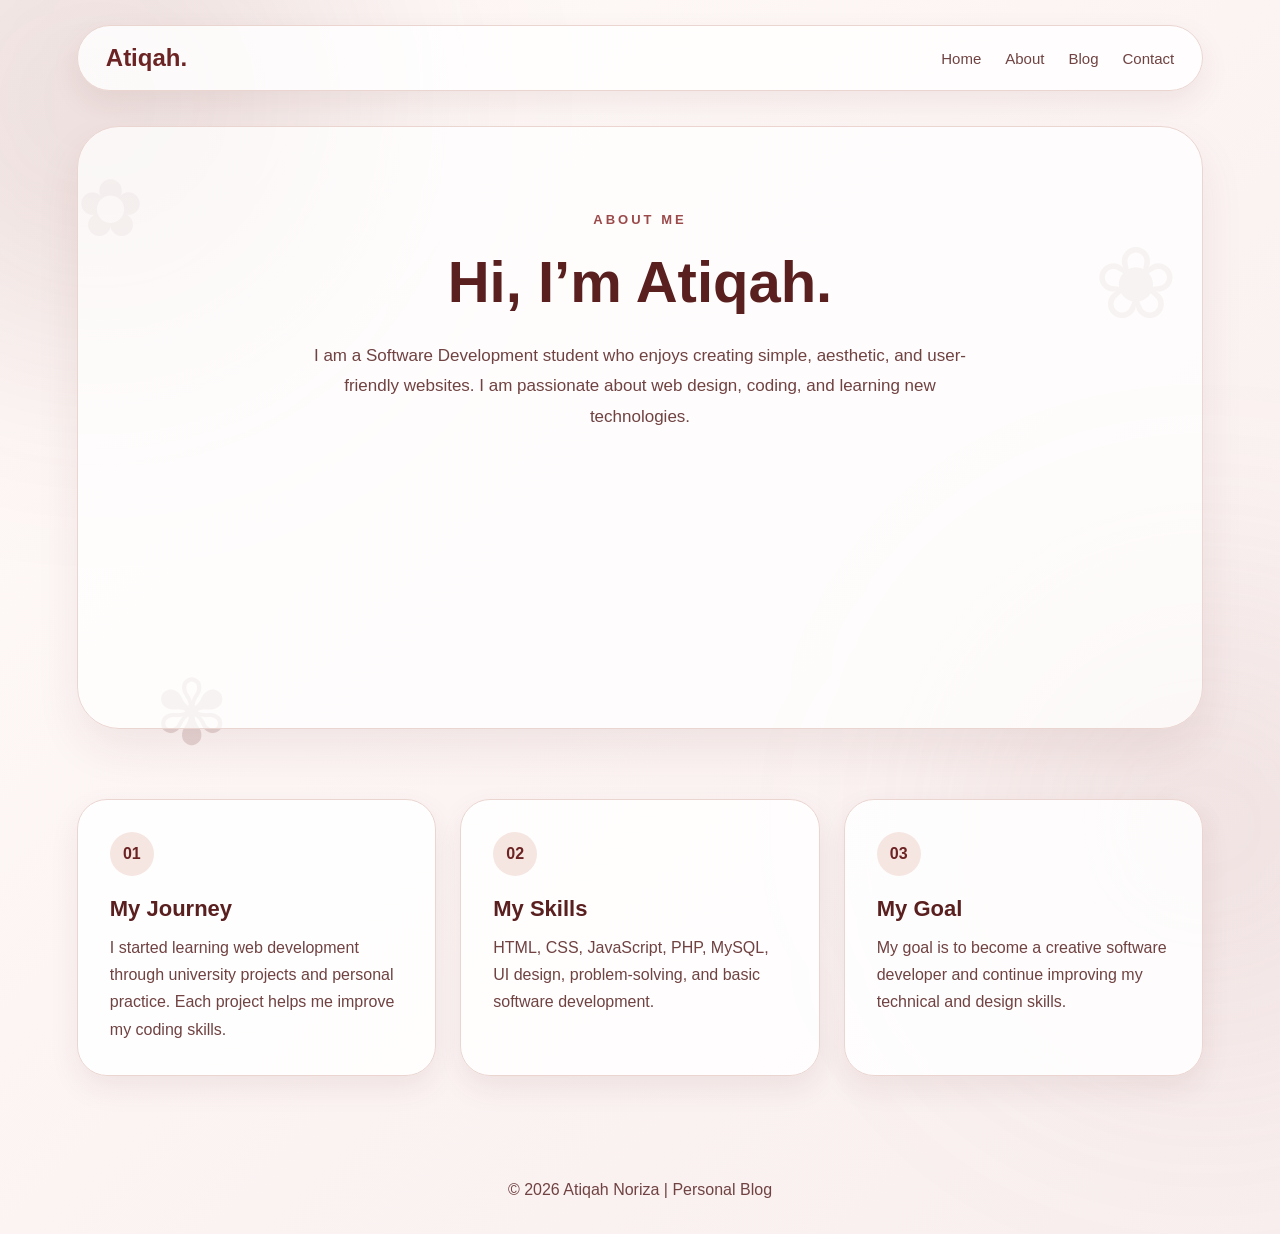
==== about.html @ ce357e2f "Updated Blog Page" ====
<!DOCTYPE html>
<html lang="en">
<head>
  <meta charset="UTF-8">
  <meta name="viewport" content="width=device-width, initial-scale=1.0">
  <title>About | Atiqah Personal Blog</title>

  <link rel="stylesheet" href="css/style.css">
</head>

<body>

  <div class="flower flower-one">✿</div>
  <div class="flower flower-two">❀</div>
  <div class="flower flower-three">✾</div>

  <header class="navbar">
    <div class="logo">Atiqah.</div>

    <nav>
      <a href="index.html">Home</a>
      <a href="about.html">About</a>
      <a href="blog.html">Blog</a>
      <a href="contact.html">Contact</a>
    </nav>
  </header>

  <section class="hero">
    <p class="subtitle">ABOUT ME</p>

    <h1>Hi, I’m Atiqah.</h1>

    <p class="description">
      I am a Software Development student who enjoys creating simple, aesthetic,
      and user-friendly websites. I am passionate about web design, coding,
      and learning new technologies.
    </p>
  </section>

  <section class="cards-section reveal">
    <div class="card">
      <span>01</span>
      <h3>My Journey</h3>
      <p>
        I started learning web development through university projects and
        personal practice. Each project helps me improve my coding skills.
      </p>
    </div>

    <div class="card">
      <span>02</span>
      <h3>My Skills</h3>
      <p>
        HTML, CSS, JavaScript, PHP, MySQL, UI design, problem-solving,
        and basic software development.
      </p>
    </div>

    <div class="card">
      <span>03</span>
      <h3>My Goal</h3>
      <p>
        My goal is to become a creative software developer and continue
        improving my technical and design skills.
      </p>
    </div>
  </section>

  <footer>
    <p>© 2026 Atiqah Noriza | Personal Blog</p>
  </footer>

  <script src="js/script.js"></script>
</body>
</html>
---- css/style.css ----
*{
  margin:0;
  padding:0;
  box-sizing:border-box;
  font-family:"Segoe UI", Arial, sans-serif;
}

html{
  scroll-behavior:smooth;
}

body{
  min-height:100vh;
  background:linear-gradient(135deg, #fffaf8, #f8eeee);
  color:#3b2525;
  overflow-x:hidden;
  position:relative;
}

/* FLOWER BACKGROUND */

.flower{
  position:fixed;
  color:rgba(107,35,35,0.16);
  font-size:80px;
  z-index:-1;
  animation:flowerMove 7s ease-in-out infinite;
}

.flower-one{
  top:18%;
  left:6%;
}

.flower-two{
  top:25%;
  right:8%;
  font-size:100px;
  animation-delay:1s;
}

.flower-three{
  bottom:15%;
  left:12%;
  font-size:90px;
  animation-delay:2s;
}

/* NAVBAR */

.navbar{
  width:88%;
  margin:25px auto;
  padding:18px 28px;
  background:rgba(255,255,255,0.82);
  border:1px solid #ead5d0;
  border-radius:50px;
  display:flex;
  justify-content:space-between;
  align-items:center;
  box-shadow:0 12px 30px rgba(107,35,35,0.08);
  animation:slideDown 0.9s ease;
}

.logo{
  font-size:24px;
  font-weight:700;
  color:#6b2323;
}

.navbar nav{
  display:flex;
  gap:24px;
}

.navbar nav a{
  text-decoration:none;
  color:#704242;
  font-size:15px;
  transition:0.3s;
}

.navbar nav a:hover{
  color:#9b4a4a;
}

/* HERO */

.hero{
  width:88%;
  min-height:67vh;
  margin:35px auto;
  padding:85px 40px;
  text-align:center;
  border-radius:42px;
  background:rgba(255,255,255,0.72);
  border:1px solid #ead5d0;
  box-shadow:0 20px 45px rgba(107,35,35,0.08);
  animation:fadeUp 1s ease;
}

.subtitle{
  color:#9b4a4a;
  font-size:13px;
  letter-spacing:3px;
  margin-bottom:22px;
  font-weight:600;
}

.hero h1{
  max-width:780px;
  margin:0 auto 25px;
  font-size:58px;
  line-height:1.15;
  color:#5a1f1f;
}

.description{
  max-width:680px;
  margin:0 auto 35px;
  color:#704242;
  font-size:17px;
  line-height:1.8;
}

/* BUTTON */

.buttons{
  display:flex;
  justify-content:center;
  gap:16px;
  flex-wrap:wrap;
}

.btn{
  padding:14px 30px;
  border-radius:40px;
  text-decoration:none;
  transition:0.3s;
  font-weight:600;
}

.primary{
  background:#6b2323;
  color:white;
  box-shadow:0 10px 24px rgba(107,35,35,0.25);
}

.secondary{
  background:white;
  color:#6b2323;
  border:1px solid #e6caca;
}

.btn:hover{
  transform:translateY(-6px);
}

/* CARDS */

.cards-section{
  width:88%;
  margin:70px auto;
  display:grid;
  grid-template-columns:repeat(auto-fit,minmax(240px,1fr));
  gap:24px;
}

.card{
  background:rgba(255,255,255,0.86);
  border:1px solid #ead5d0;
  border-radius:30px;
  padding:32px;
  box-shadow:0 12px 30px rgba(107,35,35,0.08);
  transition:0.3s;
}

.card:hover{
  transform:translateY(-10px);
}

.card span{
  width:44px;
  height:44px;
  background:#f6e6e1;
  color:#6b2323;
  border-radius:50%;
  display:flex;
  align-items:center;
  justify-content:center;
  font-weight:700;
  margin-bottom:20px;
}

.card h3{
  color:#5a1f1f;
  margin-bottom:12px;
  font-size:22px;
}

.card p{
  color:#704242;
  line-height:1.7;
}

/* FOOTER */

footer{
  text-align:center;
  padding:35px;
  color:#704242;
}

/* REVEAL ANIMATION */

.reveal{
  opacity:0;
  transform:translateY(35px);
  transition:0.9s ease;
}

.reveal.active{
  opacity:1;
  transform:translateY(0);
}

/* ANIMATION */

@keyframes flowerMove{
  0%{
    transform:translateY(0) rotate(0deg);
  }

  50%{
    transform:translateY(-25px) rotate(10deg);
  }

  100%{
    transform:translateY(0) rotate(0deg);
  }
}

@keyframes fadeUp{
  from{
    opacity:0;
    transform:translateY(35px);
  }

  to{
    opacity:1;
    transform:translateY(0);
  }
}

@keyframes slideDown{
  from{
    opacity:0;
    transform:translateY(-30px);
  }

  to{
    opacity:1;
    transform:translateY(0);
  }
}

/* RESPONSIVE */

@media(max-width:800px){
  .navbar{
    flex-direction:column;
    gap:15px;
    border-radius:28px;
  }

  .navbar nav{
    flex-wrap:wrap;
    justify-content:center;
    gap:15px;
  }

  .hero{
    padding:60px 25px;
  }

  .hero h1{
    font-size:38px;
  }

  .description{
    font-size:16px;
  }

  .flower{
    font-size:45px;
  }
}
/* ========================= */
/* GLOW BACKGROUND EFFECT */
/* ========================= */

body::before{
  content:"";
  position:fixed;
  width:500px;
  height:500px;
  background:rgba(107,35,35,0.12);
  border-radius:50%;
  filter:blur(120px);
  top:-150px;
  left:-150px;
  z-index:-2;
  animation:moveGlow1 10s ease-in-out infinite;
}

body::after{
  content:"";
  position:fixed;
  width:450px;
  height:450px;
  background:rgba(180,120,120,0.12);
  border-radius:50%;
  filter:blur(120px);
  bottom:-150px;
  right:-150px;
  z-index:-2;
  animation:moveGlow2 12s ease-in-out infinite;
}

/* ========================= */
/* FLOATING HERO */
/* ========================= */

.hero{
  animation:floatingHero 5s ease-in-out infinite;
}

/* ========================= */
/* SHIMMER BUTTON */
/* ========================= */

.primary{
  position:relative;
  overflow:hidden;
}

.primary::before{
  content:"";
  position:absolute;
  top:0;
  left:-120px;
  width:80px;
  height:100%;
  background:rgba(255,255,255,0.4);
  transform:skewX(-20deg);
  animation:shimmer 3s infinite;
}

/* ========================= */
/* CARD GLOW */
/* ========================= */

.card:hover{
  transform:
  translateY(-12px)
  scale(1.03);

  box-shadow:
  0 20px 40px rgba(107,35,35,0.15),
  0 0 25px rgba(107,35,35,0.08);
}

/* ========================= */
/* TEXT GLOW */
/* ========================= */

.hero h1{
  animation:textGlow 3s ease-in-out infinite alternate;
}

/* ========================= */
/* FLOWER ROTATE */
/* ========================= */

.flower{
  animation:
  flowerMove 7s ease-in-out infinite,
  rotateFlower 18s linear infinite;
}

/* ========================= */
/* KEYFRAMES */
/* ========================= */

@keyframes moveGlow1{

  0%{
    transform:translate(0,0);
  }

  50%{
    transform:translate(120px,60px);
  }

  100%{
    transform:translate(0,0);
  }

}

@keyframes moveGlow2{

  0%{
    transform:translate(0,0);
  }

  50%{
    transform:translate(-100px,-50px);
  }

  100%{
    transform:translate(0,0);
  }

}

@keyframes floatingHero{

  0%{
    transform:translateY(0);
  }

  50%{
    transform:translateY(-10px);
  }

  100%{
    transform:translateY(0);
  }

}

@keyframes shimmer{

  0%{
    left:-120px;
  }

  100%{
    left:120%;
  }

}

@keyframes textGlow{

  from{
    text-shadow:
    0 0 5px rgba(107,35,35,0.08);
  }

  to{
    text-shadow:
    0 0 18px rgba(107,35,35,0.25);
  }

}

@keyframes rotateFlower{

  from{
    transform:rotate(0deg);
  }

  to{
    transform:rotate(360deg);
  }

}
.falling-flower{
  position:fixed;
  top:-40px;
  color:rgba(107,35,35,0.35);
  pointer-events:none;
  z-index:999;
  animation:fallDown linear forwards;
}

@keyframes fallDown{
  0%{
    transform:translateY(0) rotate(0deg);
    opacity:0;
  }

  10%{
    opacity:1;
  }

  100%{
    transform:translateY(110vh) rotate(360deg);
    opacity:0;
  }
}
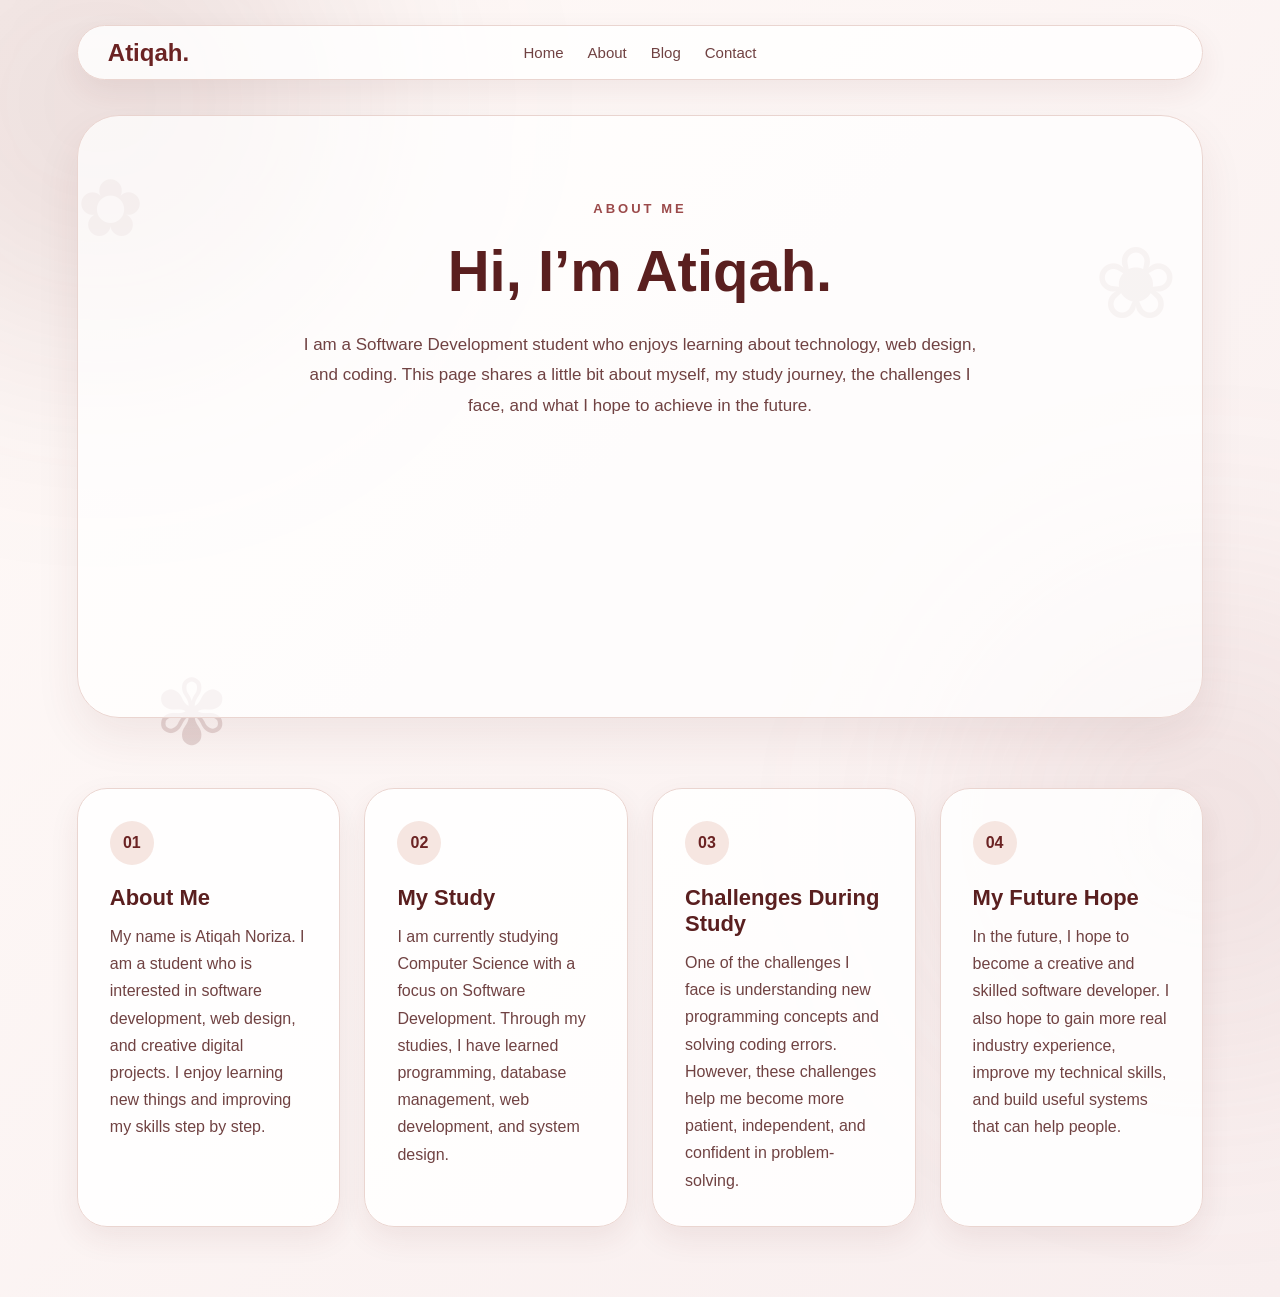
==== commit 37888d5c: "Updated personal blog website" ====
--- a/about.html
+++ b/about.html
@@ -31,44 +31,55 @@
     <h1>Hi, I’m Atiqah.</h1>
 
     <p class="description">
-      I am a Software Development student who enjoys creating simple, aesthetic,
-      and user-friendly websites. I am passionate about web design, coding,
-      and learning new technologies.
+      I am a Software Development student who enjoys learning about technology,
+      web design, and coding. This page shares a little bit about myself, my study journey,
+      the challenges I face, and what I hope to achieve in the future.
     </p>
   </section>
 
   <section class="cards-section reveal">
+
     <div class="card">
       <span>01</span>
-      <h3>My Journey</h3>
+      <h3>About Me</h3>
       <p>
-        I started learning web development through university projects and
-        personal practice. Each project helps me improve my coding skills.
+        My name is Atiqah Noriza. I am a student who is interested in software development,
+        web design, and creative digital projects. I enjoy learning new things and improving
+        my skills step by step.
       </p>
     </div>
 
     <div class="card">
       <span>02</span>
-      <h3>My Skills</h3>
+      <h3>My Study</h3>
       <p>
-        HTML, CSS, JavaScript, PHP, MySQL, UI design, problem-solving,
-        and basic software development.
+        I am currently studying Computer Science with a focus on Software Development.
+        Through my studies, I have learned programming, database management,
+        web development, and system design.
       </p>
     </div>
 
     <div class="card">
       <span>03</span>
-      <h3>My Goal</h3>
+      <h3>Challenges During Study</h3>
       <p>
-        My goal is to become a creative software developer and continue
-        improving my technical and design skills.
+        One of the challenges I face is understanding new programming concepts and solving
+        coding errors. However, these challenges help me become more patient, independent,
+        and confident in problem-solving.
       </p>
     </div>
+
+    <div class="card">
+      <span>04</span>
+      <h3>My Future Hope</h3>
+      <p>
+        In the future, I hope to become a creative and skilled software developer.
+        I also hope to gain more real industry experience, improve my technical skills,
+        and build useful systems that can help people.
+      </p>
+    </div>
+
   </section>
-
-  <footer>
-    <p>© 2026 Atiqah Noriza | Personal Blog</p>
-  </footer>
 
   <script src="js/script.js"></script>
 </body>
--- a/css/style.css
+++ b/css/style.css
@@ -56,10 +56,36 @@
   border:1px solid #ead5d0;
   border-radius:50px;
   display:flex;
-  justify-content:space-between;
   align-items:center;
+  justify-content:center;
+  position:relative;
   box-shadow:0 12px 30px rgba(107,35,35,0.08);
   animation:slideDown 0.9s ease;
+}
+
+.logo{
+  position:absolute;
+  left:30px;
+  font-size:24px;
+  font-weight:700;
+  color:#6b2323;
+}
+
+.navbar nav{
+  display:flex;
+  gap:28px;
+  justify-content:center;
+}
+
+.navbar nav a{
+  text-decoration:none;
+  color:#704242;
+  font-size:15px;
+  transition:0.3s;
+}
+
+.navbar nav a:hover{
+  color:#9b4a4a;
 }
 
 .logo{
@@ -295,9 +321,7 @@
     font-size:45px;
   }
 }
-/* ========================= */
 /* GLOW BACKGROUND EFFECT */
-/* ========================= */
 
 body::before{
   content:"";
@@ -327,9 +351,7 @@
   animation:moveGlow2 12s ease-in-out infinite;
 }
 
-/* ========================= */
 /* FLOATING HERO */
-/* ========================= */
 
 .hero{
   animation:floatingHero 5s ease-in-out infinite;
@@ -500,4 +522,4 @@
     transform:translateY(110vh) rotate(360deg);
     opacity:0;
   }
-}+}
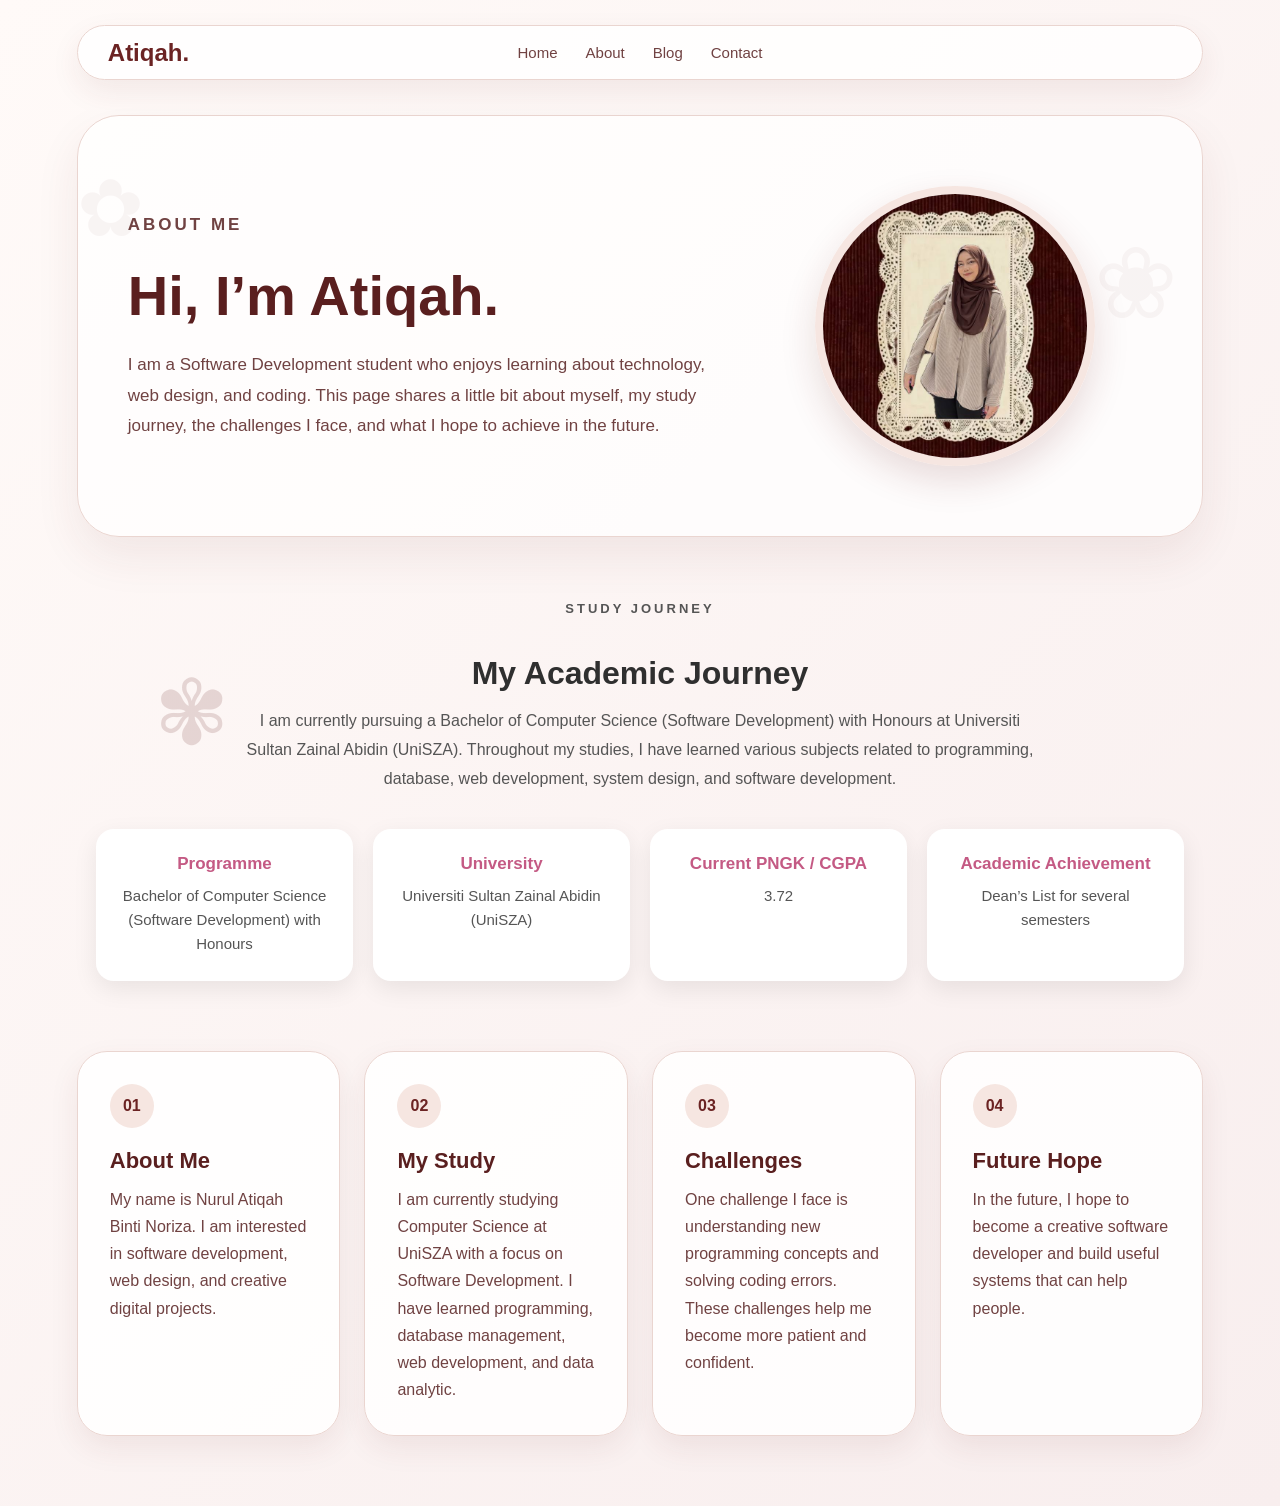
==== commit aa74dfcf: "Update all project files with latest about.html content" ====
--- a/about.html
+++ b/about.html
@@ -10,10 +10,12 @@
 
 <body>
 
+  <!-- Flower decorations -->
   <div class="flower flower-one">✿</div>
   <div class="flower flower-two">❀</div>
   <div class="flower flower-three">✾</div>
 
+  <!-- Navbar -->
   <header class="navbar">
     <div class="logo">Atiqah.</div>
 
@@ -25,27 +27,70 @@
     </nav>
   </header>
 
-  <section class="hero">
-    <p class="subtitle">ABOUT ME</p>
+  <!-- About Hero Section -->
+  <section class="about-hero">
+    <div class="about-text">
+      <p class="subtitle">ABOUT ME</p>
 
-    <h1>Hi, I’m Atiqah.</h1>
+      <h1>Hi, I’m Atiqah.</h1>
 
-    <p class="description">
-      I am a Software Development student who enjoys learning about technology,
-      web design, and coding. This page shares a little bit about myself, my study journey,
-      the challenges I face, and what I hope to achieve in the future.
-    </p>
+      <p>
+        I am a Software Development student who enjoys learning about technology,
+        web design, and coding. This page shares a little bit about myself, my study journey,
+        the challenges I face, and what I hope to achieve in the future.
+      </p>
+    </div>
+
+    <div class="about-image">
+      <img src="images/ME.jpg" alt="Atiqah Profile Picture">
+    </div>
   </section>
 
+  <!-- Study Journey Section -->
+  <section class="study-journey reveal">
+    <p class="subtitle">STUDY JOURNEY</p>
+
+    <h2>My Academic Journey</h2>
+
+    <p>
+      I am currently pursuing a Bachelor of Computer Science (Software Development) 
+      with Honours at Universiti Sultan Zainal Abidin (UniSZA). Throughout my studies, 
+      I have learned various subjects related to programming, database, web development, 
+      system design, and software development.
+    </p>
+
+    <div class="journey-box">
+      <div>
+        <h3>Programme</h3>
+        <p>Bachelor of Computer Science (Software Development) with Honours</p>
+      </div>
+
+      <div>
+        <h3>University</h3>
+        <p>Universiti Sultan Zainal Abidin (UniSZA)</p>
+      </div>
+
+      <div>
+        <h3>Current PNGK / CGPA</h3>
+        <p>3.72</p>
+      </div>
+
+      <div>
+        <h3>Academic Achievement</h3>
+        <p>Dean’s List for several semesters</p>
+      </div>
+    </div>
+  </section>
+
+  <!-- Cards Section -->
   <section class="cards-section reveal">
 
     <div class="card">
       <span>01</span>
       <h3>About Me</h3>
       <p>
-        My name is Atiqah Noriza. I am a student who is interested in software development,
-        web design, and creative digital projects. I enjoy learning new things and improving
-        my skills step by step.
+        My name is Nurul Atiqah Binti Noriza. I am interested in software development,
+        web design, and creative digital projects.
       </p>
     </div>
 
@@ -53,29 +98,26 @@
       <span>02</span>
       <h3>My Study</h3>
       <p>
-        I am currently studying Computer Science with a focus on Software Development.
-        Through my studies, I have learned programming, database management,
-        web development, and system design.
+        I am currently studying Computer Science at UniSZA with a focus on Software Development.
+        I have learned programming, database management, web development, and data analytic.
       </p>
     </div>
 
     <div class="card">
       <span>03</span>
-      <h3>Challenges During Study</h3>
+      <h3>Challenges</h3>
       <p>
-        One of the challenges I face is understanding new programming concepts and solving
-        coding errors. However, these challenges help me become more patient, independent,
-        and confident in problem-solving.
+        One challenge I face is understanding new programming concepts and solving coding errors.
+        These challenges help me become more patient and confident.
       </p>
     </div>
 
     <div class="card">
       <span>04</span>
-      <h3>My Future Hope</h3>
+      <h3>Future Hope</h3>
       <p>
-        In the future, I hope to become a creative and skilled software developer.
-        I also hope to gain more real industry experience, improve my technical skills,
-        and build useful systems that can help people.
+        In the future, I hope to become a creative software developer and build useful systems
+        that can help people.
       </p>
     </div>
 
--- a/css/style.css
+++ b/css/style.css
@@ -75,28 +75,6 @@
   display:flex;
   gap:28px;
   justify-content:center;
-}
-
-.navbar nav a{
-  text-decoration:none;
-  color:#704242;
-  font-size:15px;
-  transition:0.3s;
-}
-
-.navbar nav a:hover{
-  color:#9b4a4a;
-}
-
-.logo{
-  font-size:24px;
-  font-weight:700;
-  color:#6b2323;
-}
-
-.navbar nav{
-  display:flex;
-  gap:24px;
 }
 
 .navbar nav a{
@@ -229,6 +207,209 @@
   line-height:1.7;
 }
 
+/* PROJECT SECTION */
+
+.project-section{
+  width:88%;
+  margin:70px auto;
+  display:grid;
+  grid-template-columns:1fr;
+  gap:40px;
+}
+
+.project-card{
+  display:grid;
+  grid-template-columns:1fr 1fr;
+  align-items:center;
+  gap:35px;
+  background:rgba(255,255,255,0.88);
+  border:1px solid #ead5d0;
+  border-radius:35px;
+  padding:35px;
+  box-shadow:0 20px 45px rgba(107,35,35,0.08);
+  transition:0.4s ease;
+}
+
+.project-card:hover{
+  transform:translateY(-10px);
+  box-shadow:0 25px 55px rgba(107,35,35,0.14);
+}
+
+.project-image{
+  display:flex;
+  justify-content:center;
+  align-items:center;
+  background:white;
+  padding:20px;
+  border-radius:25px;
+  overflow:hidden;
+}
+
+.project-image img{
+  width:auto;
+  max-width:100%;
+  max-height:520px;
+  height:auto;
+  object-fit:contain;
+  display:block;
+  transition:0.6s ease;
+}
+
+.project-card:hover .project-image img{
+  transform:scale(1.04);
+}
+
+.project-content{
+  padding:10px;
+}
+
+.project-content span{
+  width:55px;
+  height:55px;
+  background:#f6e6e1;
+  color:#6b2323;
+  border-radius:50%;
+  display:flex;
+  justify-content:center;
+  align-items:center;
+  font-weight:bold;
+  margin-bottom:20px;
+}
+
+.project-content h3{
+  color:#5a1f1f;
+  font-size:32px;
+  margin-bottom:18px;
+}
+
+.project-content p{
+  color:#704242;
+  line-height:1.9;
+  font-size:17px;
+}
+
+/* alternate layout */
+.project-card:nth-child(even){
+  direction:rtl;
+}
+
+.project-card:nth-child(even) .project-content{
+  direction:ltr;
+}
+
+/* CONTACT SECTION */
+
+.contact-section{
+  width:88%;
+  margin:70px auto;
+  display:grid;
+  grid-template-columns:1fr 1.2fr;
+  gap:30px;
+}
+
+.contact-info,
+.contact-form{
+  background:rgba(255,255,255,0.86);
+  border:1px solid #ead5d0;
+  border-radius:30px;
+  padding:35px;
+  box-shadow:0 12px 30px rgba(107,35,35,0.08);
+}
+
+.contact-info h3{
+  color:#5a1f1f;
+  font-size:26px;
+  margin-bottom:20px;
+}
+
+.contact-info p{
+  color:#704242;
+  line-height:1.9;
+}
+
+.contact-form{
+  display:flex;
+  flex-direction:column;
+  gap:16px;
+}
+
+.contact-form input,
+.contact-form textarea{
+  width:100%;
+  padding:15px 18px;
+  border:1px solid #ead5d0;
+  border-radius:18px;
+  outline:none;
+  color:#704242;
+  background:#fffaf8;
+  font-size:15px;
+}
+
+.contact-form input:focus,
+.contact-form textarea:focus{
+  border-color:#6b2323;
+}
+
+.contact-form button{
+  border:none;
+  background:#6b2323;
+  color:white;
+  padding:15px 26px;
+  border-radius:30px;
+  cursor:pointer;
+  font-weight:600;
+  transition:0.3s;
+}
+
+.contact-form button:hover{
+  transform:translateY(-5px);
+  box-shadow:0 10px 24px rgba(107,35,35,0.25);
+}
+
+/* ABOUT PAGE */
+
+.about-hero{
+  width:88%;
+  margin:35px auto;
+  padding:70px 50px;
+  display:grid;
+  grid-template-columns:1.2fr 0.8fr;
+  align-items:center;
+  gap:40px;
+  border-radius:42px;
+  background:rgba(255,255,255,0.72);
+  border:1px solid #ead5d0;
+  box-shadow:0 20px 45px rgba(107,35,35,0.08);
+  animation:fadeUp 1s ease;
+}
+
+.about-text h1{
+  font-size:56px;
+  color:#5a1f1f;
+  margin-bottom:22px;
+}
+
+.about-text p{
+  color:#704242;
+  font-size:17px;
+  line-height:1.8;
+}
+
+.about-image{
+  display:flex;
+  justify-content:center;
+}
+
+.about-image img{
+  width:280px;
+  height:280px;
+  object-fit:cover;
+  border-radius:50%;
+  border:8px solid #f6e6e1;
+  box-shadow:0 15px 35px rgba(107,35,35,0.15);
+  animation:flowerMove 7s ease-in-out infinite;
+}
+
 /* FOOTER */
 
 footer{
@@ -250,255 +431,8 @@
   transform:translateY(0);
 }
 
-/* ANIMATION */
-
-@keyframes flowerMove{
-  0%{
-    transform:translateY(0) rotate(0deg);
-  }
-
-  50%{
-    transform:translateY(-25px) rotate(10deg);
-  }
-
-  100%{
-    transform:translateY(0) rotate(0deg);
-  }
-}
-
-@keyframes fadeUp{
-  from{
-    opacity:0;
-    transform:translateY(35px);
-  }
-
-  to{
-    opacity:1;
-    transform:translateY(0);
-  }
-}
-
-@keyframes slideDown{
-  from{
-    opacity:0;
-    transform:translateY(-30px);
-  }
-
-  to{
-    opacity:1;
-    transform:translateY(0);
-  }
-}
-
-/* RESPONSIVE */
-
-@media(max-width:800px){
-  .navbar{
-    flex-direction:column;
-    gap:15px;
-    border-radius:28px;
-  }
-
-  .navbar nav{
-    flex-wrap:wrap;
-    justify-content:center;
-    gap:15px;
-  }
-
-  .hero{
-    padding:60px 25px;
-  }
-
-  .hero h1{
-    font-size:38px;
-  }
-
-  .description{
-    font-size:16px;
-  }
-
-  .flower{
-    font-size:45px;
-  }
-}
-/* GLOW BACKGROUND EFFECT */
-
-body::before{
-  content:"";
-  position:fixed;
-  width:500px;
-  height:500px;
-  background:rgba(107,35,35,0.12);
-  border-radius:50%;
-  filter:blur(120px);
-  top:-150px;
-  left:-150px;
-  z-index:-2;
-  animation:moveGlow1 10s ease-in-out infinite;
-}
-
-body::after{
-  content:"";
-  position:fixed;
-  width:450px;
-  height:450px;
-  background:rgba(180,120,120,0.12);
-  border-radius:50%;
-  filter:blur(120px);
-  bottom:-150px;
-  right:-150px;
-  z-index:-2;
-  animation:moveGlow2 12s ease-in-out infinite;
-}
-
-/* FLOATING HERO */
-
-.hero{
-  animation:floatingHero 5s ease-in-out infinite;
-}
-
-/* ========================= */
-/* SHIMMER BUTTON */
-/* ========================= */
-
-.primary{
-  position:relative;
-  overflow:hidden;
-}
-
-.primary::before{
-  content:"";
-  position:absolute;
-  top:0;
-  left:-120px;
-  width:80px;
-  height:100%;
-  background:rgba(255,255,255,0.4);
-  transform:skewX(-20deg);
-  animation:shimmer 3s infinite;
-}
-
-/* ========================= */
-/* CARD GLOW */
-/* ========================= */
-
-.card:hover{
-  transform:
-  translateY(-12px)
-  scale(1.03);
-
-  box-shadow:
-  0 20px 40px rgba(107,35,35,0.15),
-  0 0 25px rgba(107,35,35,0.08);
-}
-
-/* ========================= */
-/* TEXT GLOW */
-/* ========================= */
-
-.hero h1{
-  animation:textGlow 3s ease-in-out infinite alternate;
-}
-
-/* ========================= */
-/* FLOWER ROTATE */
-/* ========================= */
-
-.flower{
-  animation:
-  flowerMove 7s ease-in-out infinite,
-  rotateFlower 18s linear infinite;
-}
-
-/* ========================= */
-/* KEYFRAMES */
-/* ========================= */
-
-@keyframes moveGlow1{
-
-  0%{
-    transform:translate(0,0);
-  }
-
-  50%{
-    transform:translate(120px,60px);
-  }
-
-  100%{
-    transform:translate(0,0);
-  }
-
-}
-
-@keyframes moveGlow2{
-
-  0%{
-    transform:translate(0,0);
-  }
-
-  50%{
-    transform:translate(-100px,-50px);
-  }
-
-  100%{
-    transform:translate(0,0);
-  }
-
-}
-
-@keyframes floatingHero{
-
-  0%{
-    transform:translateY(0);
-  }
-
-  50%{
-    transform:translateY(-10px);
-  }
-
-  100%{
-    transform:translateY(0);
-  }
-
-}
-
-@keyframes shimmer{
-
-  0%{
-    left:-120px;
-  }
-
-  100%{
-    left:120%;
-  }
-
-}
-
-@keyframes textGlow{
-
-  from{
-    text-shadow:
-    0 0 5px rgba(107,35,35,0.08);
-  }
-
-  to{
-    text-shadow:
-    0 0 18px rgba(107,35,35,0.25);
-  }
-
-}
-
-@keyframes rotateFlower{
-
-  from{
-    transform:rotate(0deg);
-  }
-
-  to{
-    transform:rotate(360deg);
-  }
-
-}
+/* FALLING FLOWERS */
+
 .falling-flower{
   position:fixed;
   top:-40px;
@@ -508,6 +442,46 @@
   animation:fallDown linear forwards;
 }
 
+/* ANIMATION */
+
+@keyframes flowerMove{
+  0%{
+    transform:translateY(0) rotate(0deg);
+  }
+
+  50%{
+    transform:translateY(-25px) rotate(10deg);
+  }
+
+  100%{
+    transform:translateY(0) rotate(0deg);
+  }
+}
+
+@keyframes fadeUp{
+  from{
+    opacity:0;
+    transform:translateY(35px);
+  }
+
+  to{
+    opacity:1;
+    transform:translateY(0);
+  }
+}
+
+@keyframes slideDown{
+  from{
+    opacity:0;
+    transform:translateY(-30px);
+  }
+
+  to{
+    opacity:1;
+    transform:translateY(0);
+  }
+}
+
 @keyframes fallDown{
   0%{
     transform:translateY(0) rotate(0deg);
@@ -523,3 +497,202 @@
     opacity:0;
   }
 }
+
+/* RESPONSIVE */
+
+@media(max-width:900px){
+
+  .project-card{
+    grid-template-columns:1fr;
+    text-align:center;
+  }
+
+  .project-card:nth-child(even){
+    direction:ltr;
+  }
+
+  .project-content span{
+    margin:0 auto 20px;
+  }
+
+  .project-content h3{
+    font-size:26px;
+  }
+
+  .project-content p{
+    font-size:15px;
+  }
+
+  .project-image img{
+    max-height:420px;
+  }
+}
+
+@media(max-width:800px){
+
+  .navbar{
+    flex-direction:column;
+    gap:15px;
+    border-radius:28px;
+  }
+
+  .logo{
+    position:static;
+  }
+
+  .navbar nav{
+    flex-wrap:wrap;
+    justify-content:center;
+    gap:15px;
+  }
+
+  .hero{
+    padding:60px 25px;
+  }
+
+  .hero h1{
+    font-size:38px;
+  }
+
+  .description{
+    font-size:16px;
+  }
+
+  .flower{
+    font-size:45px;
+  }
+
+  .contact-section{
+    grid-template-columns:1fr;
+  }
+
+  .about-hero{
+    grid-template-columns:1fr;
+    text-align:center;
+    padding:55px 25px;
+  }
+
+  .about-text h1{
+    font-size:38px;
+  }
+
+  .about-image img{
+    width:220px;
+    height:220px;
+  }
+}
+/* ========================= */
+/* CONTACT SECTION */
+/* ========================= */
+
+.contact-section{
+  width:88%;
+  margin:70px auto;
+  display:grid;
+  grid-template-columns:repeat(auto-fit,minmax(280px,1fr));
+  gap:25px;
+}
+
+.contact-card{
+  background:rgba(255,255,255,0.90);
+  border:1px solid #ead5d0;
+  border-radius:30px;
+  padding:35px;
+  text-align:center;
+  transition:0.4s ease;
+  box-shadow:0 15px 35px rgba(107,35,35,0.08);
+}
+
+.contact-card:hover{
+  transform:translateY(-10px);
+  box-shadow:0 25px 45px rgba(107,35,35,0.15);
+}
+
+.contact-icon{
+  font-size:50px;
+  margin-bottom:20px;
+}
+
+.contact-card h3{
+  color:#5a1f1f;
+  margin-bottom:15px;
+  font-size:24px;
+}
+
+.contact-card p{
+  color:#704242;
+  line-height:1.8;
+  margin-bottom:20px;
+}
+
+.contact-card a{
+  color:#6b2323;
+  text-decoration:none;
+  font-weight:600;
+  transition:0.3s;
+}
+
+.contact-card a:hover{
+  color:#9b4a4a;
+}
+.study-journey {
+  width: 85%;
+  margin: 60px auto;
+  text-align: center;
+}
+
+.study-journey h2 {
+  font-size: 32px;
+  margin-bottom: 15px;
+  color: #2f2f2f;
+}
+
+.study-journey > p {
+  max-width: 800px;
+  margin: 0 auto 35px;
+  line-height: 1.8;
+  color: #555;
+}
+
+.journey-box {
+  display: grid;
+  grid-template-columns: repeat(4, 1fr);
+  gap: 20px;
+  margin-top: 30px;
+}
+
+.journey-box div {
+  background: #fff;
+  padding: 25px 20px;
+  border-radius: 18px;
+  box-shadow: 0 8px 25px rgba(0, 0, 0, 0.08);
+  transition: 0.3s ease;
+}
+
+.journey-box div:hover {
+  transform: translateY(-8px);
+}
+
+.journey-box h3 {
+  font-size: 17px;
+  margin-bottom: 10px;
+  color: #c45a84;
+}
+
+.journey-box p {
+  font-size: 15px;
+  color: #555;
+  line-height: 1.6;
+}
+
+@media (max-width: 900px) {
+  .journey-box {
+    grid-template-columns: repeat(2, 1fr);
+  }
+}
+
+@media (max-width: 600px) {
+  .journey-box {
+    grid-template-columns: 1fr;
+  }
+}
